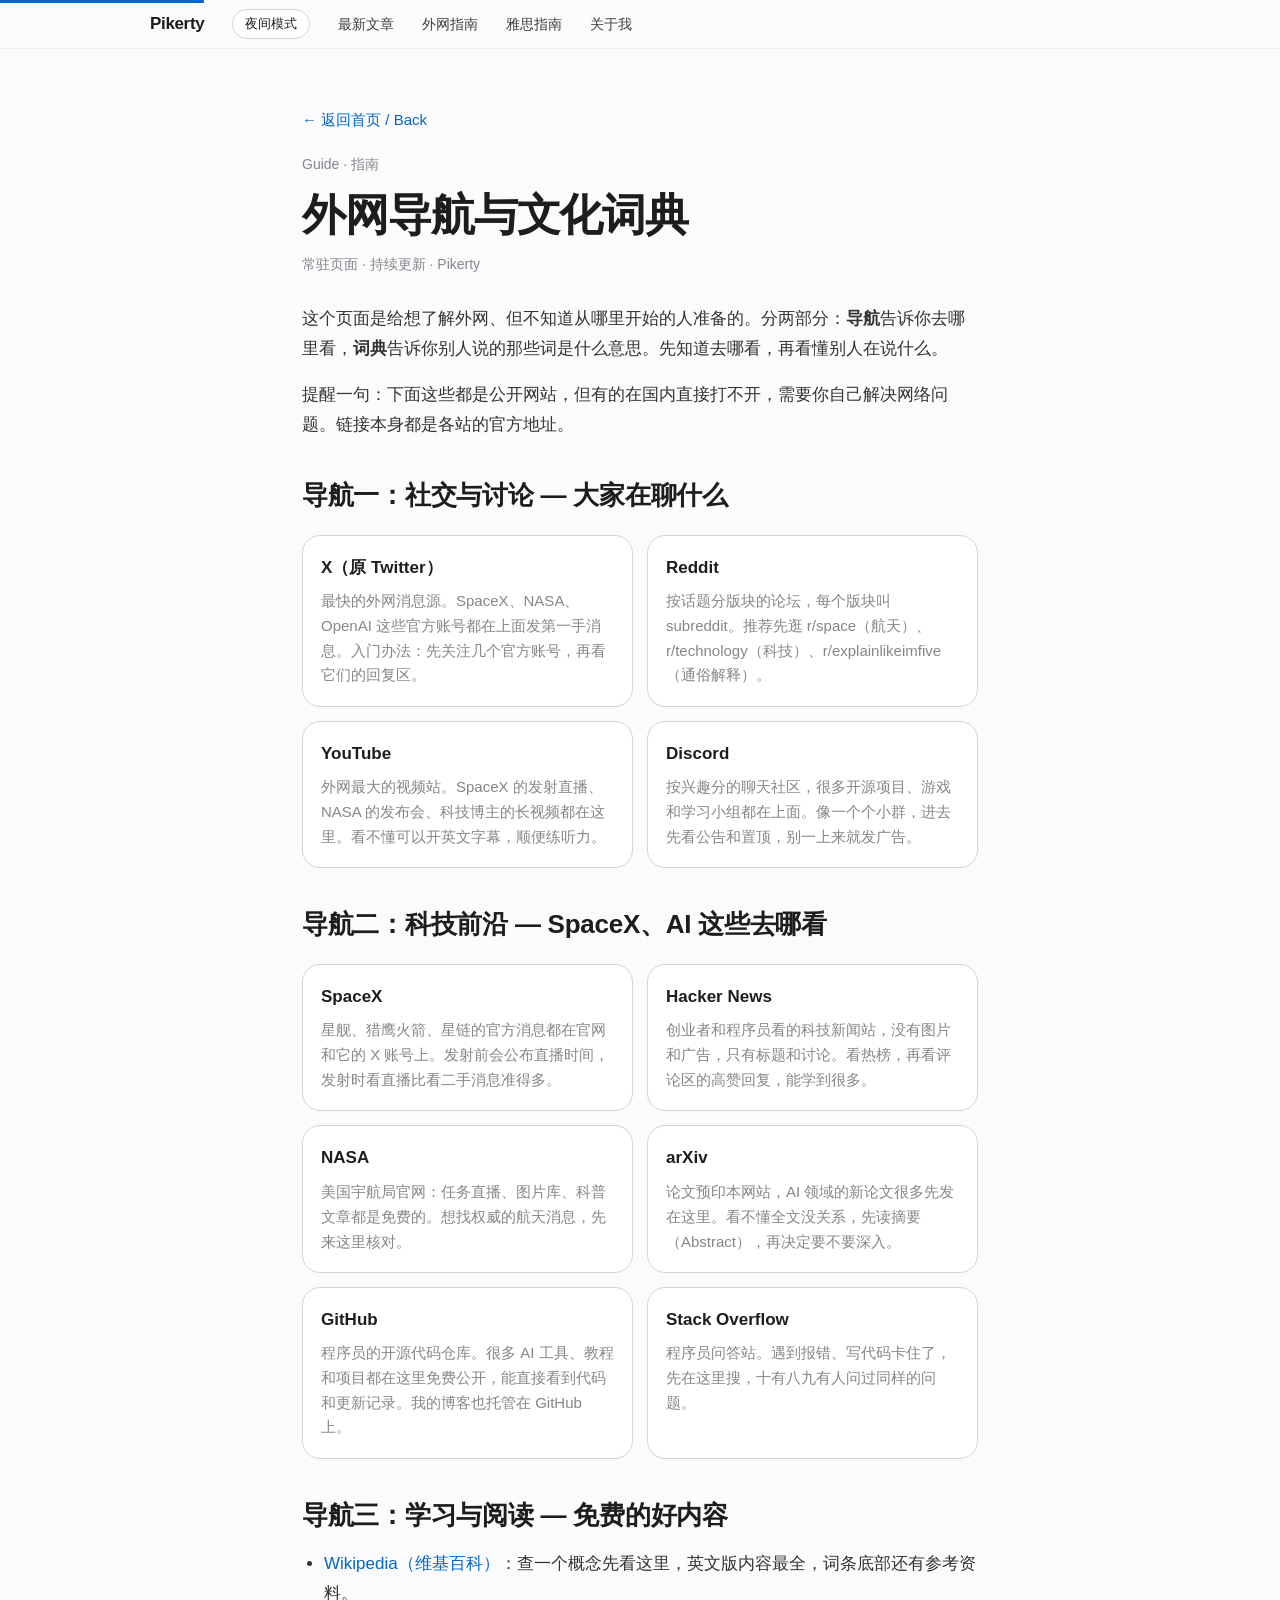
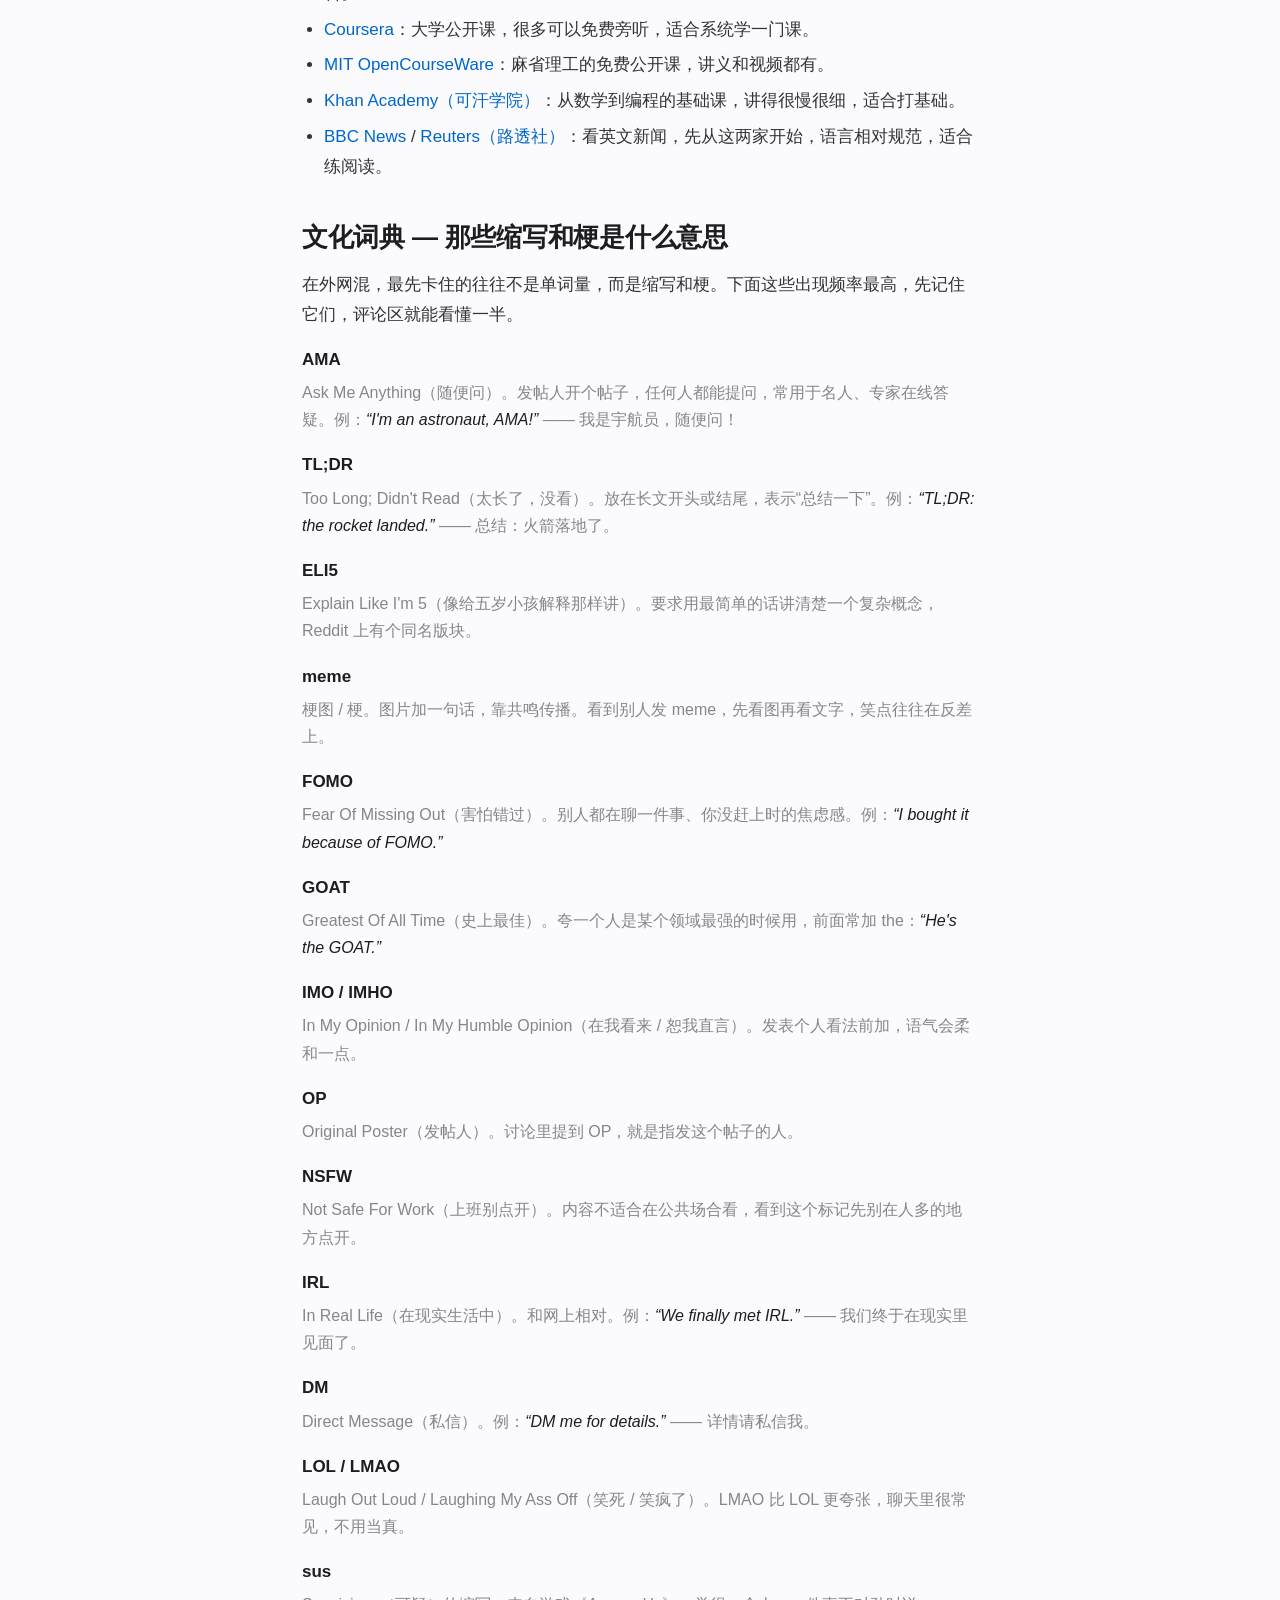
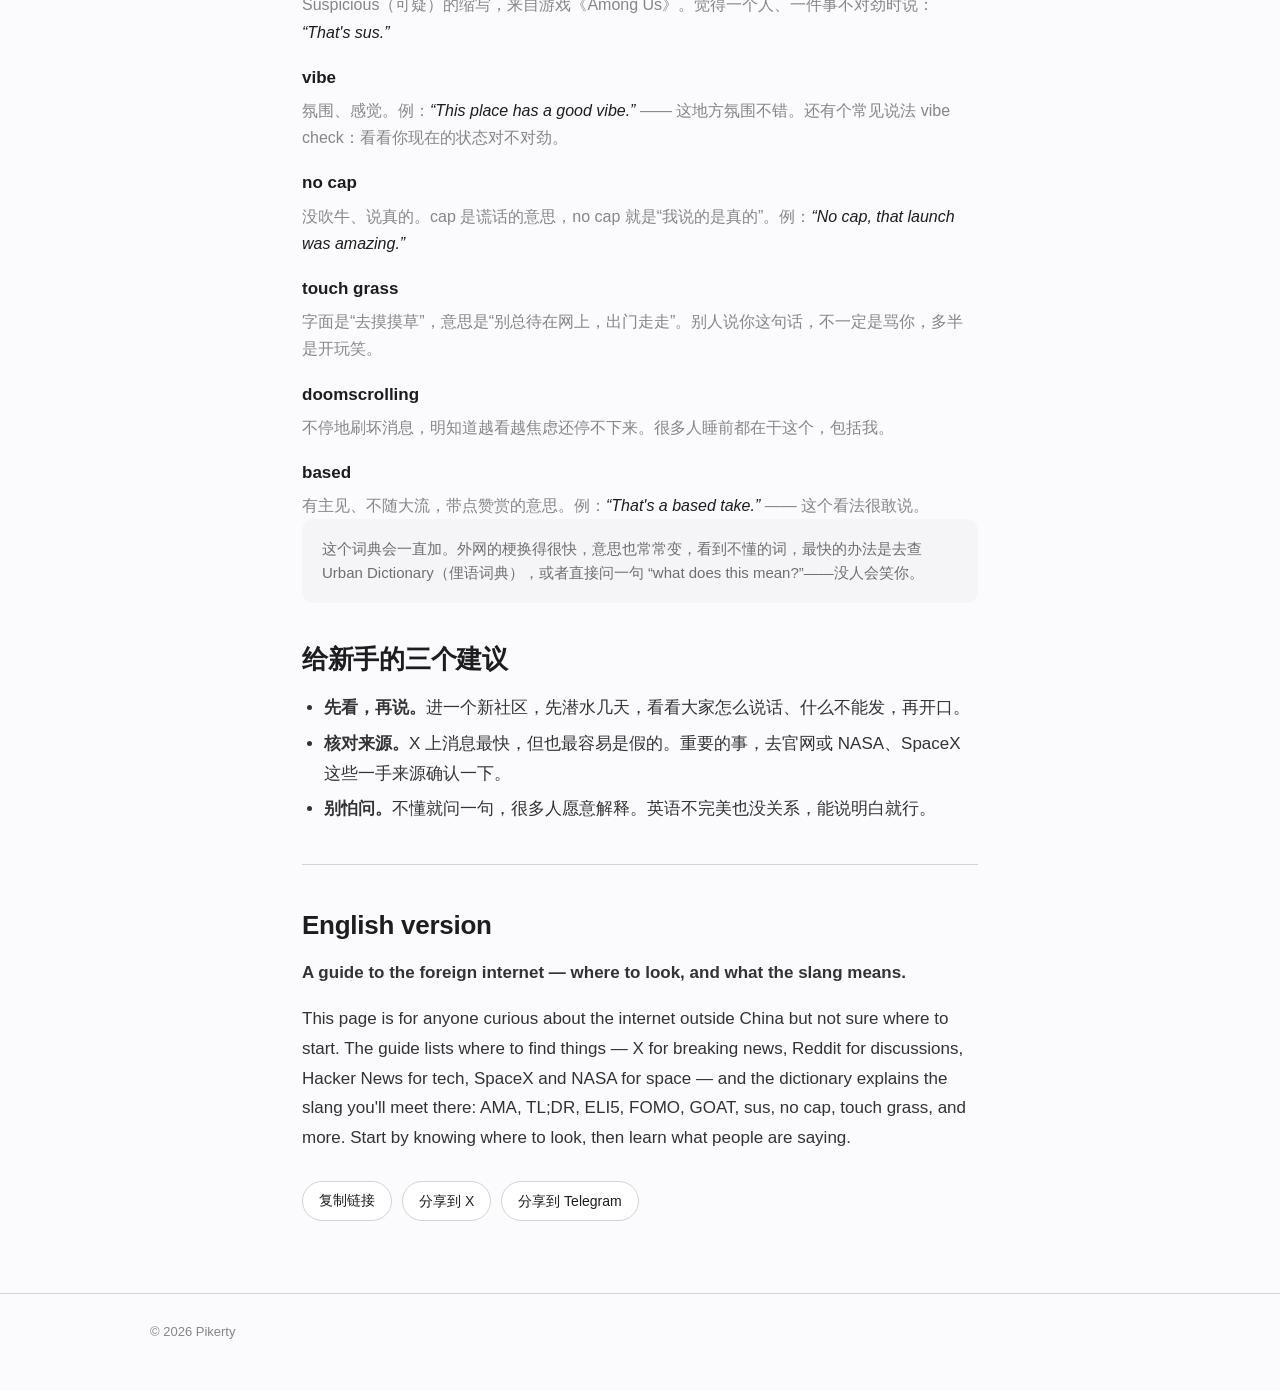
==== guide.html @ 8239670e "Add foreign-internet guide and IELTS 5.5 study guide pages" ====
<!DOCTYPE html>
<html lang="zh-CN">
<head>
<meta charset="UTF-8">
<meta name="viewport" content="width=device-width, initial-scale=1.0">
<title>外网导航与文化词典 — Pikerty</title>
<meta name="description" content="Pikerty 的外网指南：从哪里看 SpaceX、科技前沿和外网文化，以及那些英文缩写和梗是什么意思。">
<link rel="stylesheet" href="style.css">
<script>
(function(){try{var t=localStorage.getItem('pikerty-theme');if(!t){t=window.matchMedia('(prefers-color-scheme: dark)').matches?'dark':'light';}document.documentElement.setAttribute('data-theme',t);}catch(e){}})();
</script>
</head>
<body>
<div class="progress" id="progressBar" aria-hidden="true"></div>
<header class="nav"><div class="nav-inner">
<a class="logo" href="index.html">Pikerty</a>
<button class="lang-btn" id="themeBtn" type="button" aria-label="切换夜间模式">夜间模式</button>
<nav class="nav-links"><a href="index.html#latest">最新文章</a><a href="guide.html">外网指南</a><a href="ielts.html">雅思指南</a><a href="index.html#about">关于我</a></nav>
</div></header>
<main class="article">
<p><a class="back" href="index.html">← 返回首页 / Back</a></p>
<span class="tag">Guide · 指南</span>
<h1>外网导航与文化词典</h1>
<p class="meta">常驻页面 · 持续更新 · Pikerty</p>

<p>这个页面是给想了解外网、但不知道从哪里开始的人准备的。分两部分：<strong>导航</strong>告诉你去哪里看，<strong>词典</strong>告诉你别人说的那些词是什么意思。先知道去哪看，再看懂别人在说什么。</p>
<p>提醒一句：下面这些都是公开网站，但有的在国内直接打不开，需要你自己解决网络问题。链接本身都是各站的官方地址。</p>

<h2>导航一：社交与讨论 — 大家在聊什么</h2>
<div class="guide-grid">
<div class="guide-card">
<h3><a href="https://x.com" target="_blank" rel="noopener">X（原 Twitter）</a></h3>
<p>最快的外网消息源。SpaceX、NASA、OpenAI 这些官方账号都在上面发第一手消息。入门办法：先关注几个官方账号，再看它们的回复区。</p>
</div>
<div class="guide-card">
<h3><a href="https://www.reddit.com" target="_blank" rel="noopener">Reddit</a></h3>
<p>按话题分版块的论坛，每个版块叫 subreddit。推荐先逛 r/space（航天）、r/technology（科技）、r/explainlikeimfive（通俗解释）。</p>
</div>
<div class="guide-card">
<h3><a href="https://www.youtube.com" target="_blank" rel="noopener">YouTube</a></h3>
<p>外网最大的视频站。SpaceX 的发射直播、NASA 的发布会、科技博主的长视频都在这里。看不懂可以开英文字幕，顺便练听力。</p>
</div>
<div class="guide-card">
<h3><a href="https://discord.com" target="_blank" rel="noopener">Discord</a></h3>
<p>按兴趣分的聊天社区，很多开源项目、游戏和学习小组都在上面。像一个个小群，进去先看公告和置顶，别一上来就发广告。</p>
</div>
</div>

<h2>导航二：科技前沿 — SpaceX、AI 这些去哪看</h2>
<div class="guide-grid">
<div class="guide-card">
<h3><a href="https://www.spacex.com" target="_blank" rel="noopener">SpaceX</a></h3>
<p>星舰、猎鹰火箭、星链的官方消息都在官网和它的 X 账号上。发射前会公布直播时间，发射时看直播比看二手消息准得多。</p>
</div>
<div class="guide-card">
<h3><a href="https://news.ycombinator.com" target="_blank" rel="noopener">Hacker News</a></h3>
<p>创业者和程序员看的科技新闻站，没有图片和广告，只有标题和讨论。看热榜，再看评论区的高赞回复，能学到很多。</p>
</div>
<div class="guide-card">
<h3><a href="https://www.nasa.gov" target="_blank" rel="noopener">NASA</a></h3>
<p>美国宇航局官网：任务直播、图片库、科普文章都是免费的。想找权威的航天消息，先来这里核对。</p>
</div>
<div class="guide-card">
<h3><a href="https://arxiv.org" target="_blank" rel="noopener">arXiv</a></h3>
<p>论文预印本网站，AI 领域的新论文很多先发在这里。看不懂全文没关系，先读摘要（Abstract），再决定要不要深入。</p>
</div>
<div class="guide-card">
<h3><a href="https://github.com" target="_blank" rel="noopener">GitHub</a></h3>
<p>程序员的开源代码仓库。很多 AI 工具、教程和项目都在这里免费公开，能直接看到代码和更新记录。我的博客也托管在 GitHub 上。</p>
</div>
<div class="guide-card">
<h3><a href="https://stackoverflow.com" target="_blank" rel="noopener">Stack Overflow</a></h3>
<p>程序员问答站。遇到报错、写代码卡住了，先在这里搜，十有八九有人问过同样的问题。</p>
</div>
</div>

<h2>导航三：学习与阅读 — 免费的好内容</h2>
<ul>
<li><a href="https://en.wikipedia.org" target="_blank" rel="noopener">Wikipedia（维基百科）</a>：查一个概念先看这里，英文版内容最全，词条底部还有参考资料。</li>
<li><a href="https://www.coursera.org" target="_blank" rel="noopener">Coursera</a>：大学公开课，很多可以免费旁听，适合系统学一门课。</li>
<li><a href="https://ocw.mit.edu" target="_blank" rel="noopener">MIT OpenCourseWare</a>：麻省理工的免费公开课，讲义和视频都有。</li>
<li><a href="https://www.khanacademy.org" target="_blank" rel="noopener">Khan Academy（可汗学院）</a>：从数学到编程的基础课，讲得很慢很细，适合打基础。</li>
<li><a href="https://www.bbc.com/news" target="_blank" rel="noopener">BBC News</a> / <a href="https://www.reuters.com" target="_blank" rel="noopener">Reuters（路透社）</a>：看英文新闻，先从这两家开始，语言相对规范，适合练阅读。</li>
</ul>

<h2>文化词典 — 那些缩写和梗是什么意思</h2>
<p>在外网混，最先卡住的往往不是单词量，而是缩写和梗。下面这些出现频率最高，先记住它们，评论区就能看懂一半。</p>
<dl class="dict">
<dt>AMA</dt><dd>Ask Me Anything（随便问）。发帖人开个帖子，任何人都能提问，常用于名人、专家在线答疑。例：<em>“I'm an astronaut, AMA!”</em> —— 我是宇航员，随便问！</dd>
<dt>TL;DR</dt><dd>Too Long; Didn't Read（太长了，没看）。放在长文开头或结尾，表示“总结一下”。例：<em>“TL;DR: the rocket landed.”</em> —— 总结：火箭落地了。</dd>
<dt>ELI5</dt><dd>Explain Like I'm 5（像给五岁小孩解释那样讲）。要求用最简单的话讲清楚一个复杂概念，Reddit 上有个同名版块。</dd>
<dt>meme</dt><dd>梗图 / 梗。图片加一句话，靠共鸣传播。看到别人发 meme，先看图再看文字，笑点往往在反差上。</dd>
<dt>FOMO</dt><dd>Fear Of Missing Out（害怕错过）。别人都在聊一件事、你没赶上时的焦虑感。例：<em>“I bought it because of FOMO.”</em></dd>
<dt>GOAT</dt><dd>Greatest Of All Time（史上最佳）。夸一个人是某个领域最强的时候用，前面常加 the：<em>“He's the GOAT.”</em></dd>
<dt>IMO / IMHO</dt><dd>In My Opinion / In My Humble Opinion（在我看来 / 恕我直言）。发表个人看法前加，语气会柔和一点。</dd>
<dt>OP</dt><dd>Original Poster（发帖人）。讨论里提到 OP，就是指发这个帖子的人。</dd>
<dt>NSFW</dt><dd>Not Safe For Work（上班别点开）。内容不适合在公共场合看，看到这个标记先别在人多的地方点开。</dd>
<dt>IRL</dt><dd>In Real Life（在现实生活中）。和网上相对。例：<em>“We finally met IRL.”</em> —— 我们终于在现实里见面了。</dd>
<dt>DM</dt><dd>Direct Message（私信）。例：<em>“DM me for details.”</em> —— 详情请私信我。</dd>
<dt>LOL / LMAO</dt><dd>Laugh Out Loud / Laughing My Ass Off（笑死 / 笑疯了）。LMAO 比 LOL 更夸张，聊天里很常见，不用当真。</dd>
<dt>sus</dt><dd>Suspicious（可疑）的缩写，来自游戏《Among Us》。觉得一个人、一件事不对劲时说：<em>“That's sus.”</em></dd>
<dt>vibe</dt><dd>氛围、感觉。例：<em>“This place has a good vibe.”</em> —— 这地方氛围不错。还有个常见说法 vibe check：看看你现在的状态对不对劲。</dd>
<dt>no cap</dt><dd>没吹牛、说真的。cap 是谎话的意思，no cap 就是“我说的是真的”。例：<em>“No cap, that launch was amazing.”</em></dd>
<dt>touch grass</dt><dd>字面是“去摸摸草”，意思是“别总待在网上，出门走走”。别人说你这句话，不一定是骂你，多半是开玩笑。</dd>
<dt>doomscrolling</dt><dd>不停地刷坏消息，明知道越看越焦虑还停不下来。很多人睡前都在干这个，包括我。</dd>
<dt>based</dt><dd>有主见、不随大流，带点赞赏的意思。例：<em>“That's a based take.”</em> —— 这个看法很敢说。</dd>
</dl>

<div class="note">这个词典会一直加。外网的梗换得很快，意思也常常变，看到不懂的词，最快的办法是去查 Urban Dictionary（俚语词典），或者直接问一句 “what does this mean?”——没人会笑你。</div>

<h2>给新手的三个建议</h2>
<ul>
<li><strong>先看，再说。</strong>进一个新社区，先潜水几天，看看大家怎么说话、什么不能发，再开口。</li>
<li><strong>核对来源。</strong>X 上消息最快，但也最容易是假的。重要的事，去官网或 NASA、SpaceX 这些一手来源确认一下。</li>
<li><strong>别怕问。</strong>不懂就问一句，很多人愿意解释。英语不完美也没关系，能说明白就行。</li>
</ul>

<hr>
<h2>English version</h2>
<p><strong>A guide to the foreign internet — where to look, and what the slang means.</strong></p>
<p>This page is for anyone curious about the internet outside China but not sure where to start. The guide lists where to find things — X for breaking news, Reddit for discussions, Hacker News for tech, SpaceX and NASA for space — and the dictionary explains the slang you'll meet there: AMA, TL;DR, ELI5, FOMO, GOAT, sus, no cap, touch grass, and more. Start by knowing where to look, then learn what people are saying.</p>
<div class="share-row">
<button type="button" data-copy-link>复制链接</button>
<a href="https://x.com/intent/tweet?text=" target="_blank" rel="noopener">分享到 X</a>
<a href="https://t.me/share/url?url=" target="_blank" rel="noopener">分享到 Telegram</a>
</div>
</main>
<footer class="footer"><div class="wrap"><span>© 2026 Pikerty</span></div></footer>
<button class="to-top" id="toTop" type="button" aria-label="回到顶部">↑</button>
<script src="script.js"></script>
</body>
</html>
---- style.css ----
/* Pikerty Blog — Apple-inspired, clean and minimal */
:root{
  --text:#1d1d1f; --muted:#86868b; --muted2:#6e6e73;
  --bg:#fbfbfd; --card:#fff; --line:#d2d2d7;
  --link:#06c; --radius:18px;
  --shadow:0 4px 24px rgba(0,0,0,.06);
  /* Inverse button: light mode = black bg + white text, dark mode = white bg + black text */
  --btn-bg:#1d1d1f; --btn-text:#fff;
  --surface:#fff; --surface-hover:#f5f5f7;
  --body-text:#333336;
  --featured-bg:#1d1d1f; --featured-text:#fff; --featured-muted:#d2d2d7;
  --pill-bg:#fff; --pill-border:#d2d2d7; --pill-hover:#f5f5f7;
  --ring:rgba(0,102,204,.14);
}
*{box-sizing:border-box;margin:0;padding:0}
html{scroll-behavior:smooth}
body{
  font-family:-apple-system,BlinkMacSystemFont,"SF Pro Text","SF Pro Display","PingFang SC","Hiragino Sans GB","Microsoft YaHei",Helvetica,Arial,sans-serif;
  background:var(--bg); color:var(--text);
  -webkit-font-smoothing:antialiased; line-height:1.6;
}
a{color:var(--link);text-decoration:none}
h1,h2,h3{color:var(--text)}
a:hover{text-decoration:underline}
.wrap{max-width:1024px;margin:0 auto;padding:0 22px}
.nav{
  position:sticky;top:0;z-index:50;
  background:rgba(251,251,253,.82);
  backdrop-filter:saturate(180%) blur(20px);-webkit-backdrop-filter:saturate(180%) blur(20px);
  border-bottom:1px solid rgba(0,0,0,.06);
}
.nav-inner{max-width:1024px;margin:0 auto;padding:0 22px;height:48px;display:flex;align-items:center;gap:28px}
.logo{font-weight:700;font-size:17px;color:var(--text);letter-spacing:-.02em}
.logo:hover{text-decoration:none}
.nav-links{display:flex;gap:28px;flex:1}
.nav-links a{color:var(--text);font-size:14px;opacity:.85}
.nav-links a:hover{opacity:1;text-decoration:none}
.lang-btn{
  border:1px solid var(--pill-border);background:var(--pill-bg);color:var(--text);
  border-radius:980px;padding:5px 12px;font-size:13px;cursor:pointer;
}
.lang-btn:hover{background:var(--pill-hover)}
.hero{padding:88px 0 56px;text-align:center}
.hero .eyebrow{color:var(--muted);font-size:17px;margin-bottom:12px}
.hero h1{font-size:56px;line-height:1.08;letter-spacing:-.03em;font-weight:700}
.hero h1 .en{font-size:32px;display:block;color:var(--muted);letter-spacing:-.02em;margin-top:10px;font-weight:600}
.hero p{margin:22px auto 0;max-width:640px;color:var(--muted2);font-size:19px;line-height:1.5}
.hero .cta{margin-top:30px;display:flex;gap:16px;justify-content:center;flex-wrap:wrap}
.btn{
  display:inline-block;background:var(--btn-bg);color:var(--btn-text);border-radius:980px;
  padding:10px 22px;font-size:15px;
}
.btn:hover{text-decoration:none;opacity:.88}
.btn.ghost{background:transparent;color:var(--link);border:1px solid var(--line)}
.filters{display:flex;gap:10px;justify-content:center;flex-wrap:wrap;padding:8px 0 28px}
.chip{
  border:1px solid var(--pill-border);background:var(--pill-bg);color:var(--text);
  border-radius:980px;padding:7px 16px;font-size:14px;cursor:pointer;
}
.chip.active{background:var(--btn-bg);color:var(--btn-text);border-color:var(--btn-bg)}
.section-title{font-size:32px;letter-spacing:-.02em;margin:36px 0 6px}
.section-sub{color:var(--muted);font-size:17px;margin-bottom:24px}
.featured{
  display:block;background:var(--featured-bg);color:var(--featured-text);border-radius:var(--radius);
  padding:44px;overflow:hidden;
}
.featured:hover{text-decoration:none;opacity:.97}
.featured .tag{font-size:13px;letter-spacing:.08em;text-transform:uppercase;color:var(--featured-muted)}
.featured h2{font-size:36px;line-height:1.15;letter-spacing:-.02em;margin:14px 0 10px;color:var(--featured-text)}
.featured p{color:var(--featured-muted);font-size:17px;max-width:640px}
.featured .meta{margin-top:20px;color:var(--featured-muted);font-size:14px}
.grid{display:grid;grid-template-columns:1fr 1fr;gap:20px;margin-top:20px}
.card{
  background:var(--card);border-radius:var(--radius);padding:28px;
  box-shadow:var(--shadow);display:block;color:var(--text);
  transition:transform .2s ease;
}
.card:hover{text-decoration:none;transform:translateY(-3px)}
.card .tag{font-size:13px;color:var(--muted);letter-spacing:.04em}
.card h3{font-size:22px;line-height:1.3;letter-spacing:-.01em;margin:10px 0 8px}
.card p{color:var(--muted2);font-size:15px}
.card .meta{margin-top:16px;color:var(--muted);font-size:13px}
.about{
  background:var(--surface);border-radius:var(--radius);padding:36px;box-shadow:var(--shadow);
  margin:40px 0;display:flex;gap:28px;flex-wrap:wrap;align-items:center;
}
.avatar{
  width:88px;height:88px;border-radius:50%;background:var(--btn-bg);color:var(--btn-text);
  display:flex;align-items:center;justify-content:center;font-size:32px;font-weight:700;flex:none;
}
.about h2{font-size:24px;margin-bottom:8px}
.about p{color:var(--muted2);font-size:16px;max-width:640px}
.footer{border-top:1px solid var(--line);padding:28px 0 48px;color:var(--muted);font-size:13px}
.footer .wrap{display:flex;justify-content:space-between;gap:16px;flex-wrap:wrap}
/* article */
.article{max-width:720px;margin:0 auto;padding:56px 22px 72px}
.article .tag{color:var(--muted);font-size:14px}
.article h1{font-size:44px;line-height:1.12;letter-spacing:-.025em;margin:14px 0 12px}
.article .meta{color:var(--muted);font-size:14px;margin-bottom:28px}
.article h2{font-size:26px;letter-spacing:-.01em;margin:36px 0 12px}
.article p{font-size:17px;line-height:1.75;color:var(--body-text);margin-bottom:16px}
.article ul{margin:0 0 18px 22px;font-size:17px;line-height:1.75;color:var(--body-text)}
.article li{margin-bottom:6px}
.article hr{border:none;border-top:1px solid var(--line);margin:40px 0}
.article .note{background:var(--surface-hover);border-radius:12px;padding:18px 20px;font-size:15px;color:var(--muted2)}
.back{font-size:15px}
@media(max-width:640px){
  .hero h1{font-size:40px}.hero h1 .en{font-size:24px}
  .grid{grid-template-columns:1fr}
  .featured{padding:28px}.featured h2{font-size:28px}
  .article h1{font-size:32px}
  .nav-links{display:none}
}

/* ---- Apple-style motion ----
   Apple uses long, slow easing (not a 0.2s snap), transform + opacity only,
   and GPU-friendly translate3d. No layout properties are animated.
   Easing: cubic-bezier(.28,.11,.32,1) is Apple's standard ease;
   cubic-bezier(.32,.72,0,1) is its slow ease-out for reveals. */
:root{
  --ease:cubic-bezier(.28,.11,.32,1);
  --ease-out:cubic-bezier(.32,.72,0,1);
  --ease-spring:cubic-bezier(.34,1.4,.64,1);
}
html{scroll-padding-top:72px}
body{
  animation:page-in 1s var(--ease-out) both;
  transition:opacity .45s var(--ease), transform .45s var(--ease);
  transform:translateZ(0);
}
body.page-leaving{opacity:0;transform:translate3d(0,12px,0) scale(.99)}
@keyframes page-in{from{opacity:0;transform:translate3d(0,16px,0) scale(.995)}to{opacity:1;transform:translate3d(0,0,0) scale(1)}}
@keyframes rise-in{from{opacity:0;transform:translate3d(0,32px,0)}to{opacity:1;transform:translate3d(0,0,0)}}
.hero{will-change:transform,opacity;transform-origin:center top;backface-visibility:hidden}
.hero .eyebrow{animation:rise-in 1s var(--ease-out) .1s both}
.hero h1{animation:rise-in 1s var(--ease-out) .22s both}
.hero p{animation:rise-in 1s var(--ease-out) .34s both}
.hero .cta{animation:rise-in 1s var(--ease-out) .46s both}
.filters{animation:rise-in 1s var(--ease-out) .58s both}

/* Scroll reveal: JS adds .in when an element enters the viewport.
   1s, slow ease-out, 36px rise + slight scale — Apple product pages do
   exactly this: big, slow, and only once. */
.reveal{
  opacity:0;transform:translate3d(0,36px,0) scale(.985);
  transition:opacity 1s var(--ease-out),transform 1s var(--ease-out);
  will-change:opacity,transform;backface-visibility:hidden;
}
.reveal.in{opacity:1;transform:translate3d(0,0,0) scale(1)}
.reveal[data-delay="1"]{transition-delay:.12s}
.reveal[data-delay="2"]{transition-delay:.24s}
.reveal[data-delay="3"]{transition-delay:.36s}

/* Hovers: slow .6s Apple ease, lift + grow a touch, shadow follows */
.card,.featured,.about{will-change:transform;backface-visibility:hidden;transform:translateZ(0)}
.card{transition:transform .6s var(--ease),box-shadow .6s var(--ease),background-color .4s var(--ease)}
.card:hover{transform:translate3d(0,-8px,0) scale(1.01);box-shadow:0 20px 44px rgba(0,0,0,.13)}
.featured{transition:transform .7s var(--ease),box-shadow .7s var(--ease),opacity .5s var(--ease)}
.featured:hover{transform:translate3d(0,-6px,0) scale(1.01);box-shadow:0 24px 54px rgba(0,0,0,.2)}
.btn,.chip,.lang-btn{transition:transform .5s var(--ease),background-color .4s var(--ease),color .4s var(--ease),border-color .4s var(--ease),opacity .4s var(--ease),box-shadow .5s var(--ease)}
.btn:hover{transform:translate3d(0,-1px,0) scale(1.02)}
.btn:active,.chip:active,.lang-btn:active{transform:scale(.96);transition-duration:.18s}
.chip:hover{border-color:#86868b}
.nav-links a{transition:opacity .4s var(--ease)}
.nav{transition:background-color .5s var(--ease)}
.article{animation:page-in 1s var(--ease-out) both}
.article h1,.article h2{scroll-margin-top:72px}

/* Respect users who prefer less motion */
@media (prefers-reduced-motion: reduce){
  *,*::before,*::after{animation-duration:.01ms !important;transition-duration:.01ms !important}
  html{scroll-behavior:auto}
  .reveal{opacity:1;transform:none}
}

/* ---- Dark mode: follows system, toggle overrides, choice is remembered ---- */
html[data-theme="dark"]{
  color-scheme:dark;
  --text:#f5f5f7; --muted:#a1a1a6; --muted2:#d1d1d6;
  --bg:#000; --card:#1c1c1e; --line:#38383a;
  --link:#2997ff; --shadow:0 4px 24px rgba(0,0,0,.45);
  --btn-bg:#f5f5f7; --btn-text:#000;
  --surface:#1c1c1e; --surface-hover:#2c2c2e;
  --body-text:#e8e8ed;
  --featured-bg:#1c1c1e; --featured-text:#f5f5f7; --featured-muted:#c7c7cc;
  --pill-bg:#2c2c2e; --pill-border:#48484a; --pill-hover:#3a3a3c;
  --ring:rgba(41,151,255,.28);
}
html[data-theme="light"]{color-scheme:light}
html[data-theme="dark"] .nav{background:rgba(0,0,0,.78);border-bottom-color:rgba(255,255,255,.08)}
html[data-theme="dark"] .btn.ghost{color:#2997ff}
body,.nav,.card,.featured,.about,.chip,.lang-btn,.btn,.search-box input{transition:background-color .4s var(--ease),color .4s var(--ease),border-color .4s var(--ease),box-shadow .45s var(--ease),transform .45s var(--ease),opacity .3s ease}

/* ---- Blog features: progress, search, archive, social, back-to-top ---- */
.progress{position:fixed;top:0;left:0;height:3px;width:100%;background:var(--link);z-index:100;transform:scaleX(0);transform-origin:left center;will-change:transform}
.search-box{max-width:560px;margin:0 auto 28px}
.search-box input{
  width:100%;padding:12px 18px;font-size:16px;border-radius:980px;
  border:1px solid var(--line);background:var(--surface);color:var(--text);outline:none;
}
.search-box input:focus{border-color:var(--link);box-shadow:0 0 0 4px var(--ring)}
.search-empty{color:var(--muted);font-size:15px;text-align:center;margin-top:14px}
.archive{background:var(--card);border-radius:var(--radius);padding:28px;box-shadow:var(--shadow);margin-bottom:8px}
.archive-month{font-weight:700;font-size:17px;margin-bottom:12px}
.archive ul{list-style:none}
.archive li{display:flex;gap:16px;padding:9px 0;border-bottom:1px solid var(--line);font-size:16px}
.archive li:last-child{border-bottom:none}
.archive li span{color:var(--muted);font-size:14px;flex:none;padding-top:2px}
.archive-note{margin-top:16px;font-size:15px}
.social{display:flex;gap:14px;flex-wrap:wrap;margin-top:14px;align-items:center}
.social a{
  display:inline-flex;align-items:center;justify-content:center;
  width:38px;height:38px;border-radius:50%;flex:none;
  color:var(--muted);background:transparent;border:1px solid transparent;
  transition:color .3s var(--ease-out),background-color .3s var(--ease-out),border-color .3s var(--ease-out),transform .3s var(--ease-out);
}
.social a svg{width:20px;height:20px;display:block}
.social a:hover{color:var(--text);background:var(--pill-hover);border-color:var(--pill-border);transform:translateY(-2px);text-decoration:none}
.footer .social{margin-top:0}
.to-top{
  position:fixed;right:22px;bottom:22px;width:44px;height:44px;border-radius:50%;
  border:1px solid var(--pill-border);background:var(--pill-bg);color:var(--text);font-size:18px;
  cursor:pointer;box-shadow:var(--shadow);opacity:0;pointer-events:none;
  transition:opacity .5s var(--ease),transform .5s var(--ease);
}
.to-top.show{opacity:1;pointer-events:auto}
.to-top:hover{transform:translateY(-2px)}
.share-row{display:flex;gap:10px;flex-wrap:wrap;margin-top:28px}
.share-row button,.share-row a{
  padding:8px 16px;border:1px solid var(--pill-border);border-radius:980px;font-size:14px;
  background:var(--pill-bg);color:var(--text);cursor:pointer;
}
.share-row button:hover,.share-row a:hover{text-decoration:none;border-color:var(--muted)}

/* Theme crossfade: JS adds .theme-anim to <html> for 650ms on toggle,
   so pills, cards and text all fade together instead of some snapping. */
html.theme-anim *,html.theme-anim *::before,html.theme-anim *::after{
  transition:background-color .6s var(--ease),color .6s var(--ease),border-color .6s var(--ease) !important;
}

/* ---- Posters: high-end imagery, stored in assets/ in the repo ---- */
.hero{
  position:relative;overflow:hidden;border-radius:28px;
  padding:110px 28px 84px;margin-top:28px;
  display:flex;flex-direction:column;align-items:center;
}
.hero-media{position:absolute;inset:0;z-index:0}
.hero-media img{width:100%;height:100%;object-fit:cover;object-position:center 38%;transform:scale(1.04);transition:transform 1.4s var(--ease-out)}
.hero:hover .hero-media img{transform:scale(1.08)}
.hero::after{content:"";position:absolute;inset:0;z-index:1;background:linear-gradient(180deg,rgba(0,0,0,.42),rgba(0,0,0,.18) 45%,rgba(0,0,0,.55))}
.hero>*:not(.hero-media):not(.hero-credit){position:relative;z-index:2}
.hero .eyebrow,.hero h1,.hero h1 .en,.hero p{color:#fff}
.hero .eyebrow{color:rgba(255,255,255,.82)}
.hero h1 .en{color:rgba(255,255,255,.75)}
.hero p{color:rgba(255,255,255,.88)}
.hero .btn.ghost{background:rgba(255,255,255,.14);color:#fff;border-color:rgba(255,255,255,.4);backdrop-filter:blur(8px)}
.hero-credit{position:relative;z-index:2;margin-top:36px;font-size:12px;color:rgba(255,255,255,.6)}
.featured{position:relative;overflow:hidden}
.featured-media{position:absolute;inset:0;z-index:0}
.featured-media img{width:100%;height:100%;object-fit:cover;transition:transform 1.2s var(--ease-out)}
.featured:hover .featured-media img{transform:scale(1.05)}
.featured::after{content:"";position:absolute;inset:0;z-index:1;background:linear-gradient(180deg,rgba(0,0,0,.35),rgba(0,0,0,.55))}
.featured>*:not(.featured-media){position:relative;z-index:2}
.card-media{display:block;margin:-28px -28px 20px;height:180px;overflow:hidden;border-radius:18px 18px 0 0}
.card-media img{width:100%;height:100%;object-fit:cover;transition:transform 1s var(--ease-out)}
.card:hover .card-media img{transform:scale(1.06)}
.article-hero{margin:0 0 28px;border-radius:18px;overflow:hidden}
.article-hero img{width:100%;height:280px;object-fit:cover;display:block}
@media(max-width:640px){
  .hero{padding:84px 20px 64px;border-radius:20px}
  .card-media{height:160px}
  .article-hero img{height:200px}
}
/* ---- Top search (nav magnifier) ---- */
.icon-btn{
  flex:none;width:34px;height:34px;border-radius:50%;border:1px solid var(--pill-border);
  background:var(--pill-bg);color:var(--text);cursor:pointer;
  display:inline-flex;align-items:center;justify-content:center;
  transition:transform .5s var(--ease),background-color .4s var(--ease);
}
.icon-btn:hover{background:var(--pill-hover);transform:scale(1.06)}
.icon-btn svg{width:16px;height:16px}
.search-panel{
  border-bottom:1px solid var(--line);
  background:rgba(251,251,253,.9);backdrop-filter:saturate(180%) blur(20px);
}
html[data-theme="dark"] .search-panel{background:rgba(0,0,0,.85)}
.search-panel[hidden]{display:none}
.search-panel-inner{display:flex;align-items:center;gap:12px;max-width:1024px;margin:0 auto;padding:14px 22px}
.search-panel-inner svg{width:18px;height:18px;color:var(--muted);flex:none}
.search-panel-inner input{
  flex:1;border:none;background:transparent;color:var(--text);
  font-size:19px;outline:none;font-family:inherit;
}
.search-panel-inner input::placeholder{color:var(--muted)}
.search-close{border:none;background:transparent;color:var(--muted);font-size:18px;cursor:pointer;padding:6px}
.search-empty{color:var(--muted);font-size:15px;text-align:center;padding:0 22px 16px}

/* ---- Language menu: globe icon + dropdown ---- */
.lang-menu{position:relative;flex:none}
.lang-menu .icon-btn svg{width:18px;height:18px}
.lang-dropdown{
  position:absolute;top:44px;right:0;min-width:168px;z-index:80;
  background:var(--pill-bg);border:1px solid var(--pill-border);border-radius:14px;
  box-shadow:0 16px 40px rgba(0,0,0,.18);padding:6px;
  animation:rise-in .45s var(--ease-out) both;
}
.lang-dropdown[hidden]{display:none}
.lang-option{
  display:flex;align-items:center;gap:10px;width:100%;text-align:left;
  background:transparent;border:none;color:var(--text);font-size:14px;
  padding:9px 12px;border-radius:9px;cursor:pointer;font-family:inherit;
}
.lang-option:hover{background:var(--pill-hover)}
.lang-option.active{font-weight:700}
.lang-option .check{width:16px;flex:none;color:var(--link)}

/* ---- Guide page: link cards + slang dictionary ---- */
.guide-grid{display:grid;grid-template-columns:repeat(auto-fit,minmax(240px,1fr));gap:14px;margin:18px 0 8px}
.guide-card{border:1px solid var(--line);border-radius:18px;padding:18px;background:var(--surface)}
.guide-card h3{font-size:17px;margin:0 0 8px}
.guide-card h3 a{color:var(--text)}
.guide-card p{margin:0;font-size:15px;color:var(--muted);line-height:1.65}
.dict dt{font-weight:700;font-size:17px;margin-top:18px}
.dict dt:first-child{margin-top:6px}
.dict dd{margin:6px 0 0;color:var(--muted);line-height:1.7}
.dict dd em{color:var(--text)}
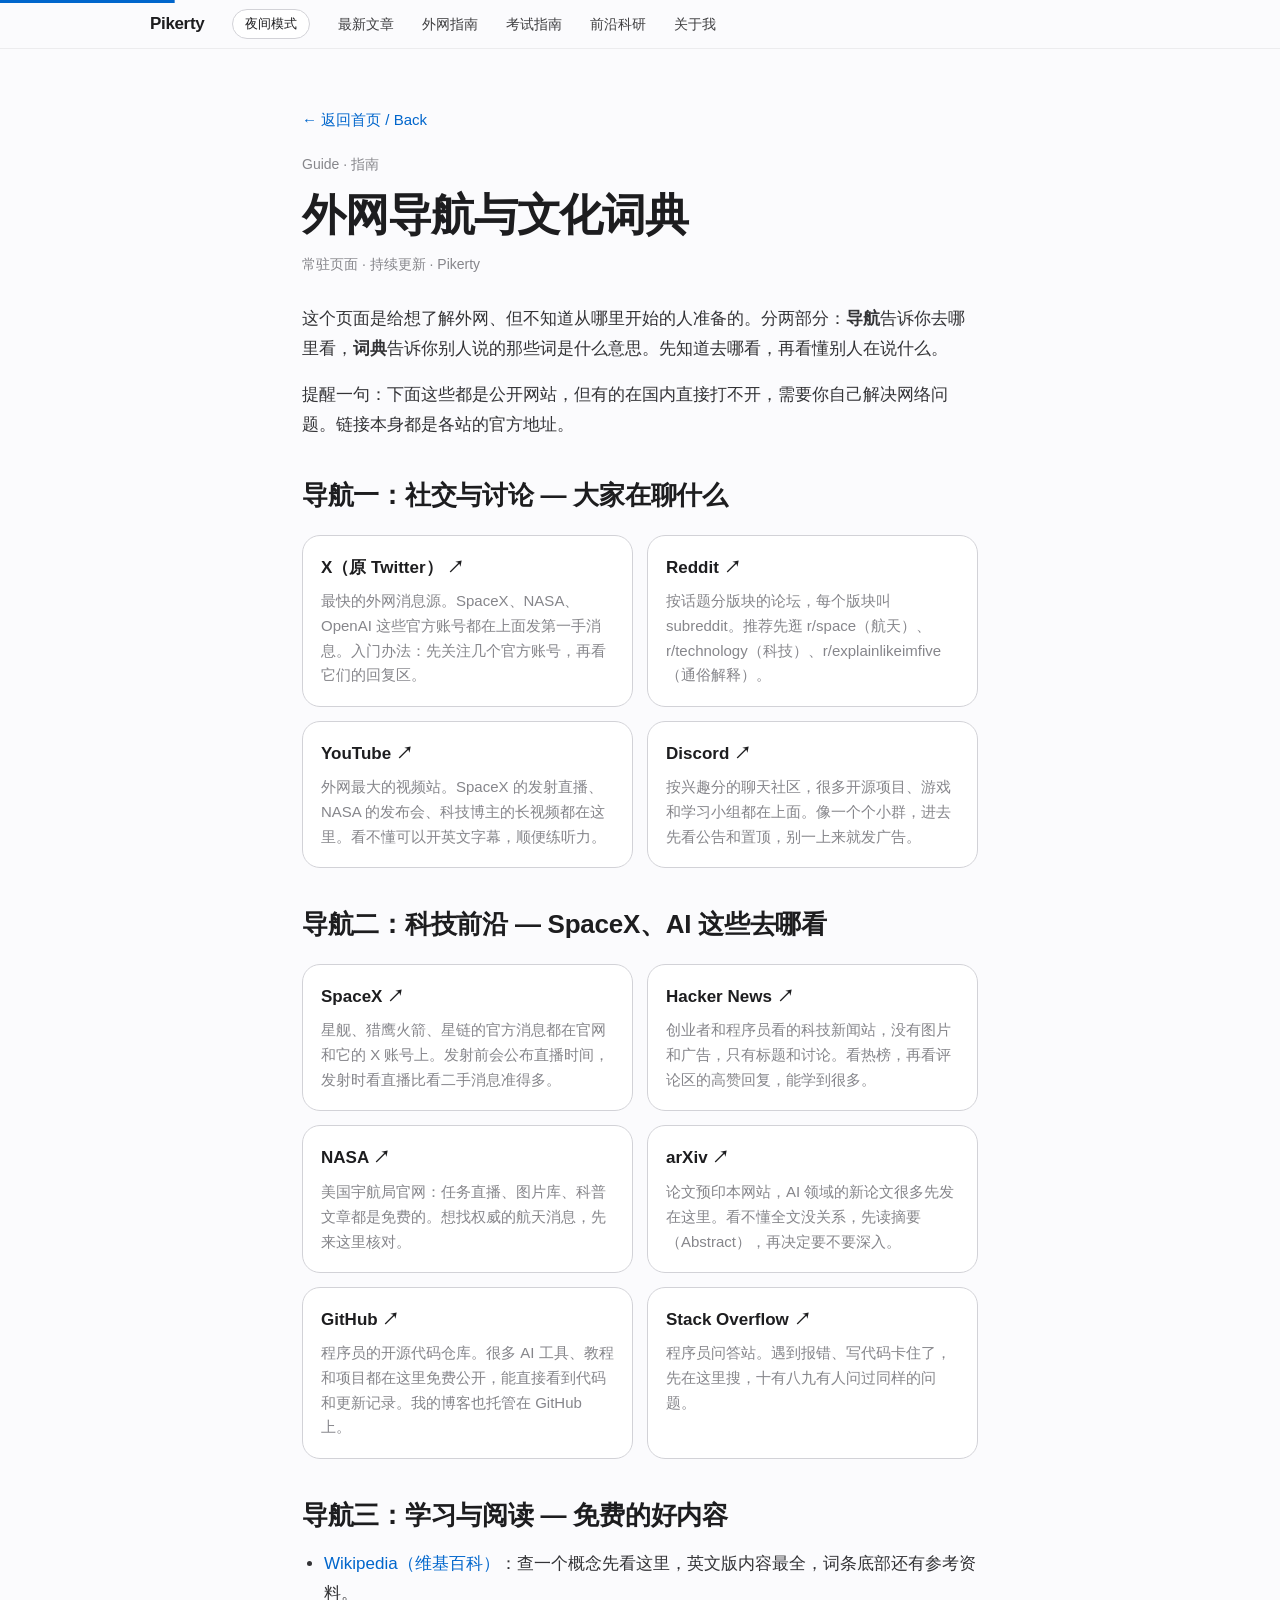
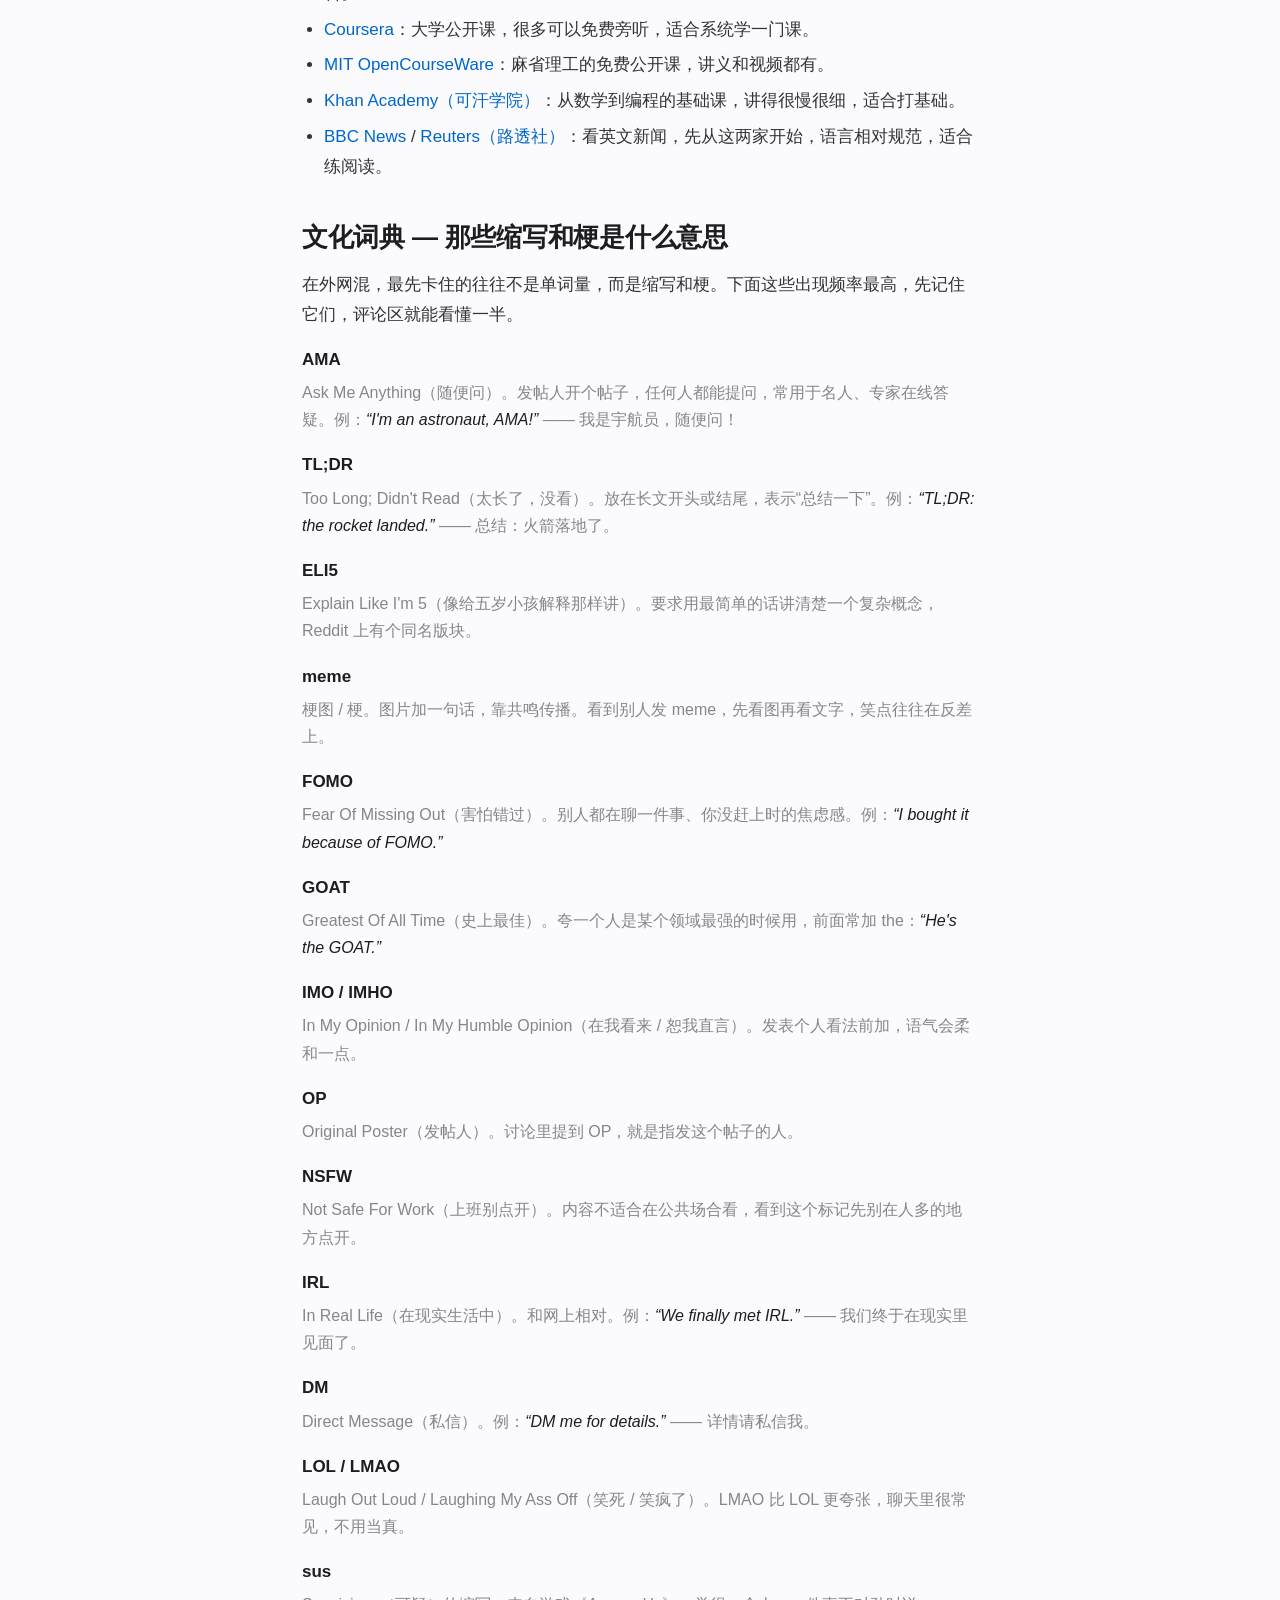
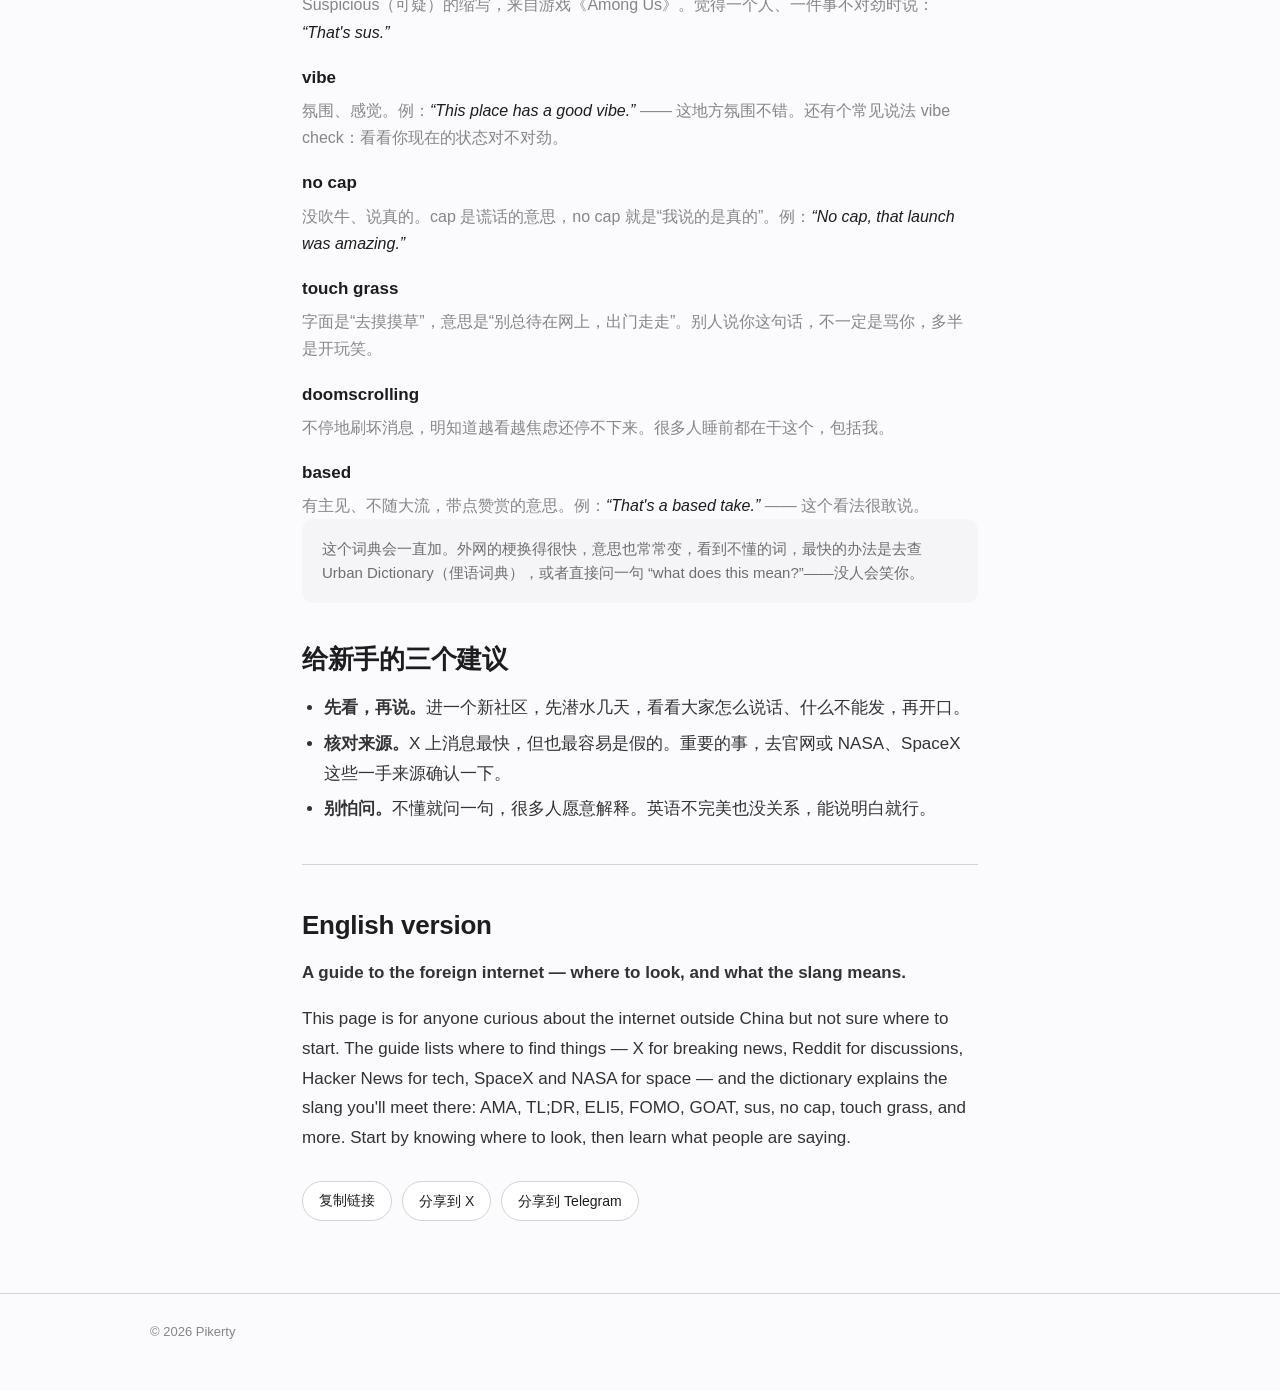
==== commit 2c354ee1: "Fix mobile nav (links stay visible, scrollable) and make guide cards fully clickable" ====
--- a/guide.html
+++ b/guide.html
@@ -15,7 +15,7 @@
 <header class="nav"><div class="nav-inner">
 <a class="logo" href="index.html">Pikerty</a>
 <button class="lang-btn" id="themeBtn" type="button" aria-label="切换夜间模式">夜间模式</button>
-<nav class="nav-links"><a href="index.html#latest">最新文章</a><a href="guide.html">外网指南</a><a href="ielts.html">雅思指南</a><a href="index.html#about">关于我</a></nav>
+<nav class="nav-links"><a href="index.html#latest">最新文章</a><a href="guide.html">外网指南</a><a href="ielts.html">考试指南</a><a href="index.html#research">前沿科研</a><a href="index.html#about">关于我</a></nav>
 </div></header>
 <main class="article">
 <p><a class="back" href="index.html">← 返回首页 / Back</a></p>
@@ -28,50 +28,50 @@
 
 <h2>导航一：社交与讨论 — 大家在聊什么</h2>
 <div class="guide-grid">
-<div class="guide-card">
-<h3><a href="https://x.com" target="_blank" rel="noopener">X（原 Twitter）</a></h3>
+<a class="guide-card" href="https://x.com" target="_blank" rel="noopener">
+<h3>X（原 Twitter） ↗</h3>
 <p>最快的外网消息源。SpaceX、NASA、OpenAI 这些官方账号都在上面发第一手消息。入门办法：先关注几个官方账号，再看它们的回复区。</p>
-</div>
-<div class="guide-card">
-<h3><a href="https://www.reddit.com" target="_blank" rel="noopener">Reddit</a></h3>
+</a>
+<a class="guide-card" href="https://www.reddit.com" target="_blank" rel="noopener">
+<h3>Reddit ↗</h3>
 <p>按话题分版块的论坛，每个版块叫 subreddit。推荐先逛 r/space（航天）、r/technology（科技）、r/explainlikeimfive（通俗解释）。</p>
-</div>
-<div class="guide-card">
-<h3><a href="https://www.youtube.com" target="_blank" rel="noopener">YouTube</a></h3>
+</a>
+<a class="guide-card" href="https://www.youtube.com" target="_blank" rel="noopener">
+<h3>YouTube ↗</h3>
 <p>外网最大的视频站。SpaceX 的发射直播、NASA 的发布会、科技博主的长视频都在这里。看不懂可以开英文字幕，顺便练听力。</p>
-</div>
-<div class="guide-card">
-<h3><a href="https://discord.com" target="_blank" rel="noopener">Discord</a></h3>
+</a>
+<a class="guide-card" href="https://discord.com" target="_blank" rel="noopener">
+<h3>Discord ↗</h3>
 <p>按兴趣分的聊天社区，很多开源项目、游戏和学习小组都在上面。像一个个小群，进去先看公告和置顶，别一上来就发广告。</p>
-</div>
+</a>
 </div>
 
 <h2>导航二：科技前沿 — SpaceX、AI 这些去哪看</h2>
 <div class="guide-grid">
-<div class="guide-card">
-<h3><a href="https://www.spacex.com" target="_blank" rel="noopener">SpaceX</a></h3>
+<a class="guide-card" href="https://www.spacex.com" target="_blank" rel="noopener">
+<h3>SpaceX ↗</h3>
 <p>星舰、猎鹰火箭、星链的官方消息都在官网和它的 X 账号上。发射前会公布直播时间，发射时看直播比看二手消息准得多。</p>
-</div>
-<div class="guide-card">
-<h3><a href="https://news.ycombinator.com" target="_blank" rel="noopener">Hacker News</a></h3>
+</a>
+<a class="guide-card" href="https://news.ycombinator.com" target="_blank" rel="noopener">
+<h3>Hacker News ↗</h3>
 <p>创业者和程序员看的科技新闻站，没有图片和广告，只有标题和讨论。看热榜，再看评论区的高赞回复，能学到很多。</p>
-</div>
-<div class="guide-card">
-<h3><a href="https://www.nasa.gov" target="_blank" rel="noopener">NASA</a></h3>
+</a>
+<a class="guide-card" href="https://www.nasa.gov" target="_blank" rel="noopener">
+<h3>NASA ↗</h3>
 <p>美国宇航局官网：任务直播、图片库、科普文章都是免费的。想找权威的航天消息，先来这里核对。</p>
-</div>
-<div class="guide-card">
-<h3><a href="https://arxiv.org" target="_blank" rel="noopener">arXiv</a></h3>
+</a>
+<a class="guide-card" href="https://arxiv.org" target="_blank" rel="noopener">
+<h3>arXiv ↗</h3>
 <p>论文预印本网站，AI 领域的新论文很多先发在这里。看不懂全文没关系，先读摘要（Abstract），再决定要不要深入。</p>
-</div>
-<div class="guide-card">
-<h3><a href="https://github.com" target="_blank" rel="noopener">GitHub</a></h3>
+</a>
+<a class="guide-card" href="https://github.com" target="_blank" rel="noopener">
+<h3>GitHub ↗</h3>
 <p>程序员的开源代码仓库。很多 AI 工具、教程和项目都在这里免费公开，能直接看到代码和更新记录。我的博客也托管在 GitHub 上。</p>
-</div>
-<div class="guide-card">
-<h3><a href="https://stackoverflow.com" target="_blank" rel="noopener">Stack Overflow</a></h3>
+</a>
+<a class="guide-card" href="https://stackoverflow.com" target="_blank" rel="noopener">
+<h3>Stack Overflow ↗</h3>
 <p>程序员问答站。遇到报错、写代码卡住了，先在这里搜，十有八九有人问过同样的问题。</p>
-</div>
+</a>
 </div>
 
 <h2>导航三：学习与阅读 — 免费的好内容</h2>
--- a/style.css
+++ b/style.css
@@ -109,7 +109,12 @@
   .grid{grid-template-columns:1fr}
   .featured{padding:28px}.featured h2{font-size:28px}
   .article h1{font-size:32px}
-  .nav-links{display:none}
+  /* Nav links stay visible on phones: a second row that scrolls sideways,
+     so 最新文章 / 外网指南 / 考试指南 / 前沿科研 are all reachable. */
+  .nav-inner{flex-wrap:wrap;height:auto;padding:8px 16px 0;gap:8px 20px}
+  .nav-links{display:flex;order:3;flex:1 1 100%;gap:18px;overflow-x:auto;padding:2px 0 10px;white-space:nowrap;scrollbar-width:none}
+  .nav-links::-webkit-scrollbar{display:none}
+  .nav-links a{flex:none}
 }
 
 /* ---- Apple-style motion ----
@@ -317,7 +322,8 @@
 
 /* ---- Guide page: link cards + slang dictionary ---- */
 .guide-grid{display:grid;grid-template-columns:repeat(auto-fit,minmax(240px,1fr));gap:14px;margin:18px 0 8px}
-.guide-card{border:1px solid var(--line);border-radius:18px;padding:18px;background:var(--surface)}
+.guide-card{display:block;border:1px solid var(--line);border-radius:18px;padding:18px;background:var(--surface);color:var(--text);text-decoration:none;transition:transform .4s var(--ease-out),border-color .3s var(--ease-out)}
+a.guide-card:hover{text-decoration:none;border-color:var(--muted);transform:translateY(-3px)}
 .guide-card h3{font-size:17px;margin:0 0 8px}
 .guide-card h3 a{color:var(--text)}
 .guide-card p{margin:0;font-size:15px;color:var(--muted);line-height:1.65}
@@ -325,3 +331,23 @@
 .dict dt:first-child{margin-top:6px}
 .dict dd{margin:6px 0 0;color:var(--muted);line-height:1.7}
 .dict dd em{color:var(--text)}
+
+/* ---- Search panel: external search engines ---- */
+.search-engines{display:flex;gap:8px;align-items:center;flex-wrap:wrap;max-width:640px;margin:10px auto 0;padding:0 20px 14px;color:var(--muted);font-size:14px}
+.search-engines .engine-btn{
+  padding:6px 14px;border:1px solid var(--pill-border);border-radius:999px;
+  background:var(--pill-bg);color:var(--text);font-size:14px;cursor:pointer;font-family:inherit;
+  transition:background-color .3s var(--ease-out),transform .3s var(--ease-out);
+}
+.search-engines .engine-btn:hover{background:var(--pill-hover);transform:translateY(-1px)}
+
+/* ---- Exam guide: score tables ---- */
+.score-table{width:100%;border-collapse:collapse;margin:16px 0;font-size:15px;line-height:1.55}
+.score-table th,.score-table td{border:1px solid var(--line);padding:9px 11px;text-align:left;vertical-align:top}
+.score-table th{background:var(--surface);font-weight:700}
+.score-table td a{color:var(--link)}
+
+/* ---- Today date + research section ---- */
+.today{color:var(--muted);font-size:15px;margin:0 0 10px}
+.research-more{display:flex;align-items:center;gap:14px;margin:22px 0 8px;flex-wrap:wrap}
+.research-more-note{color:var(--muted);font-size:14px}
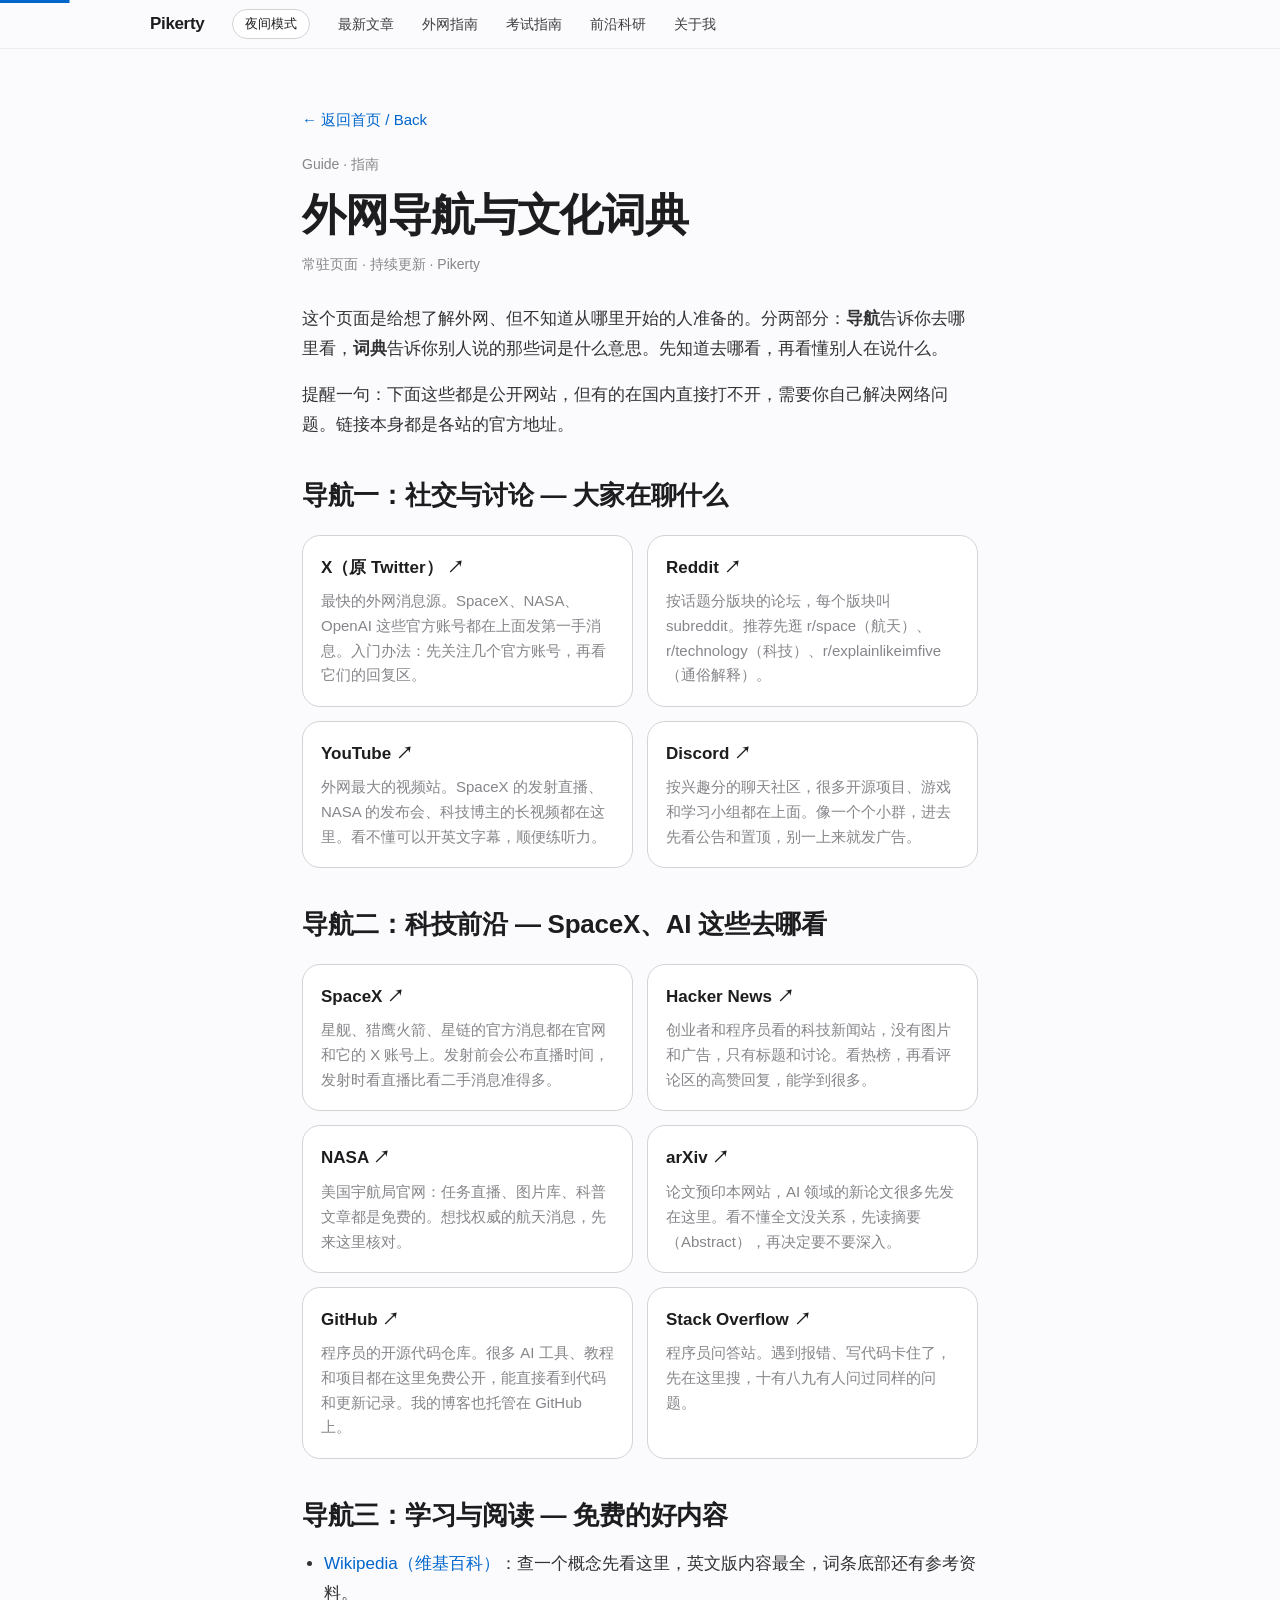
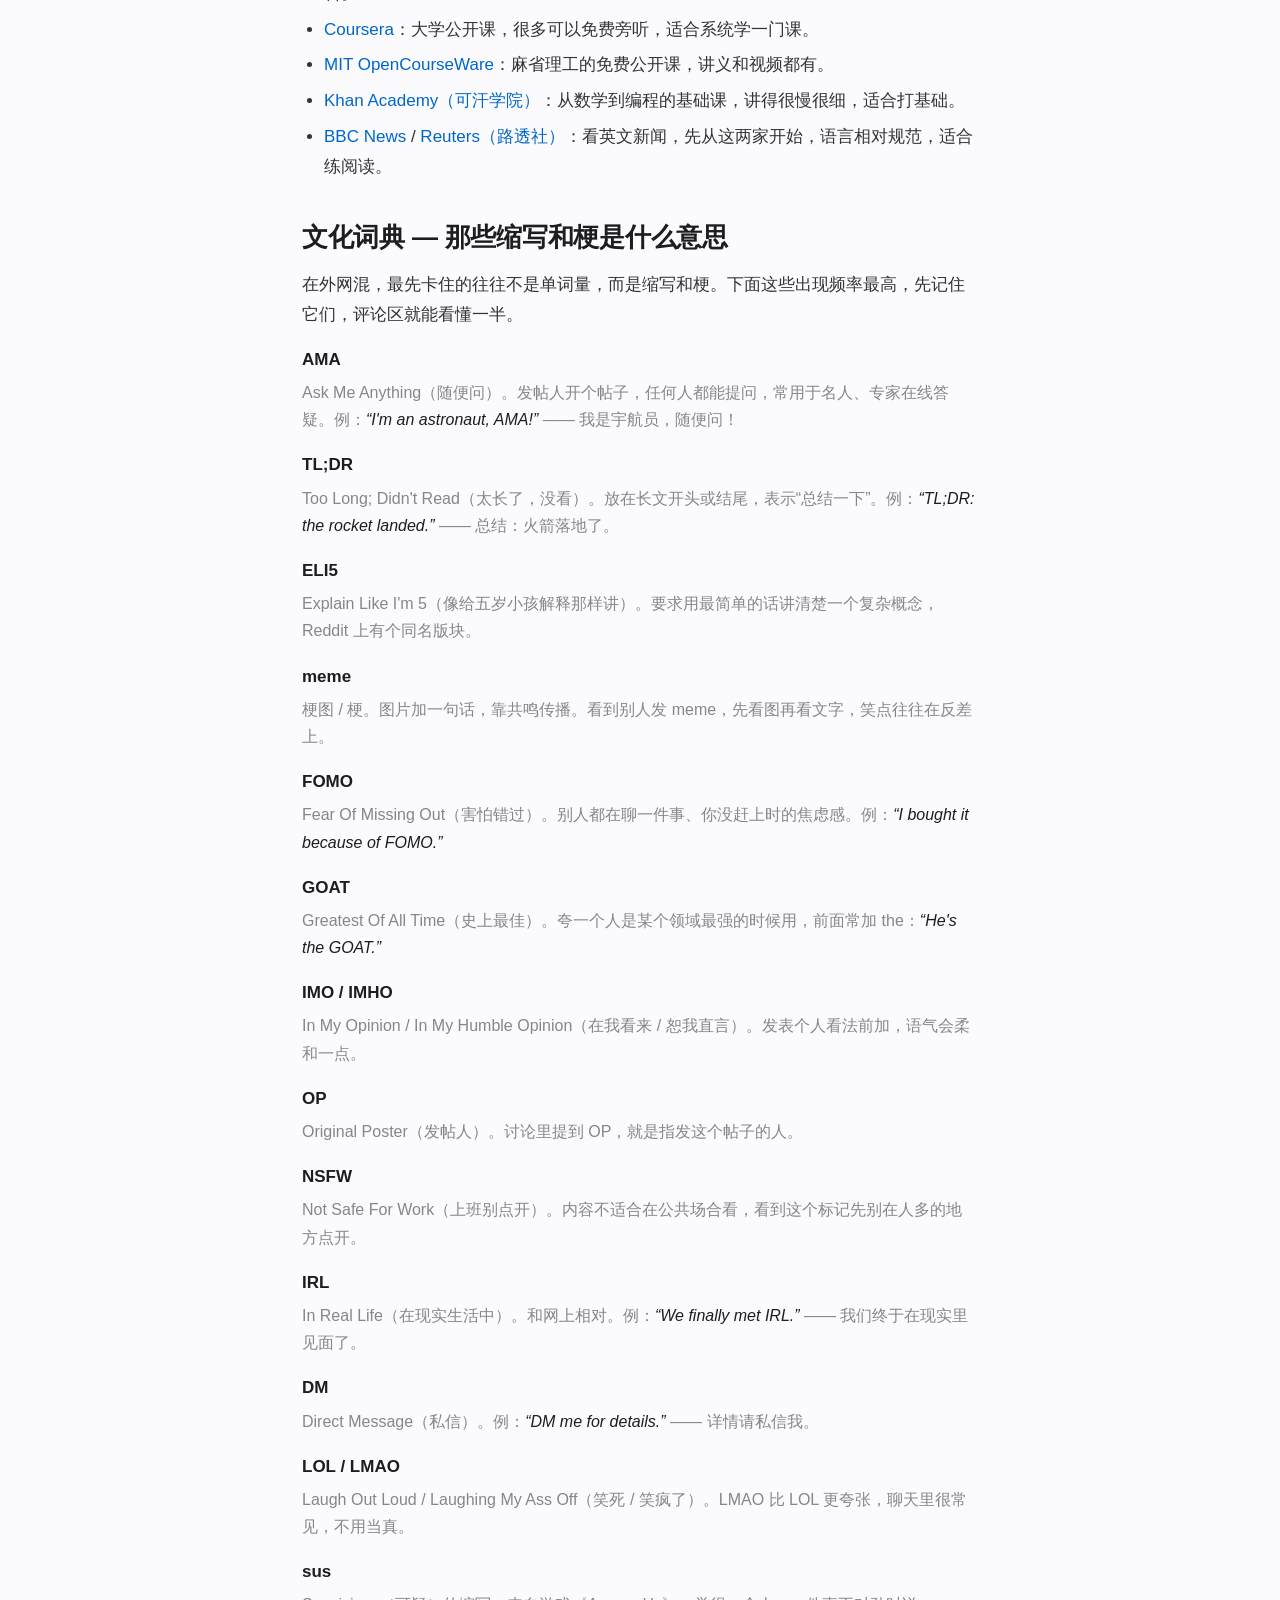
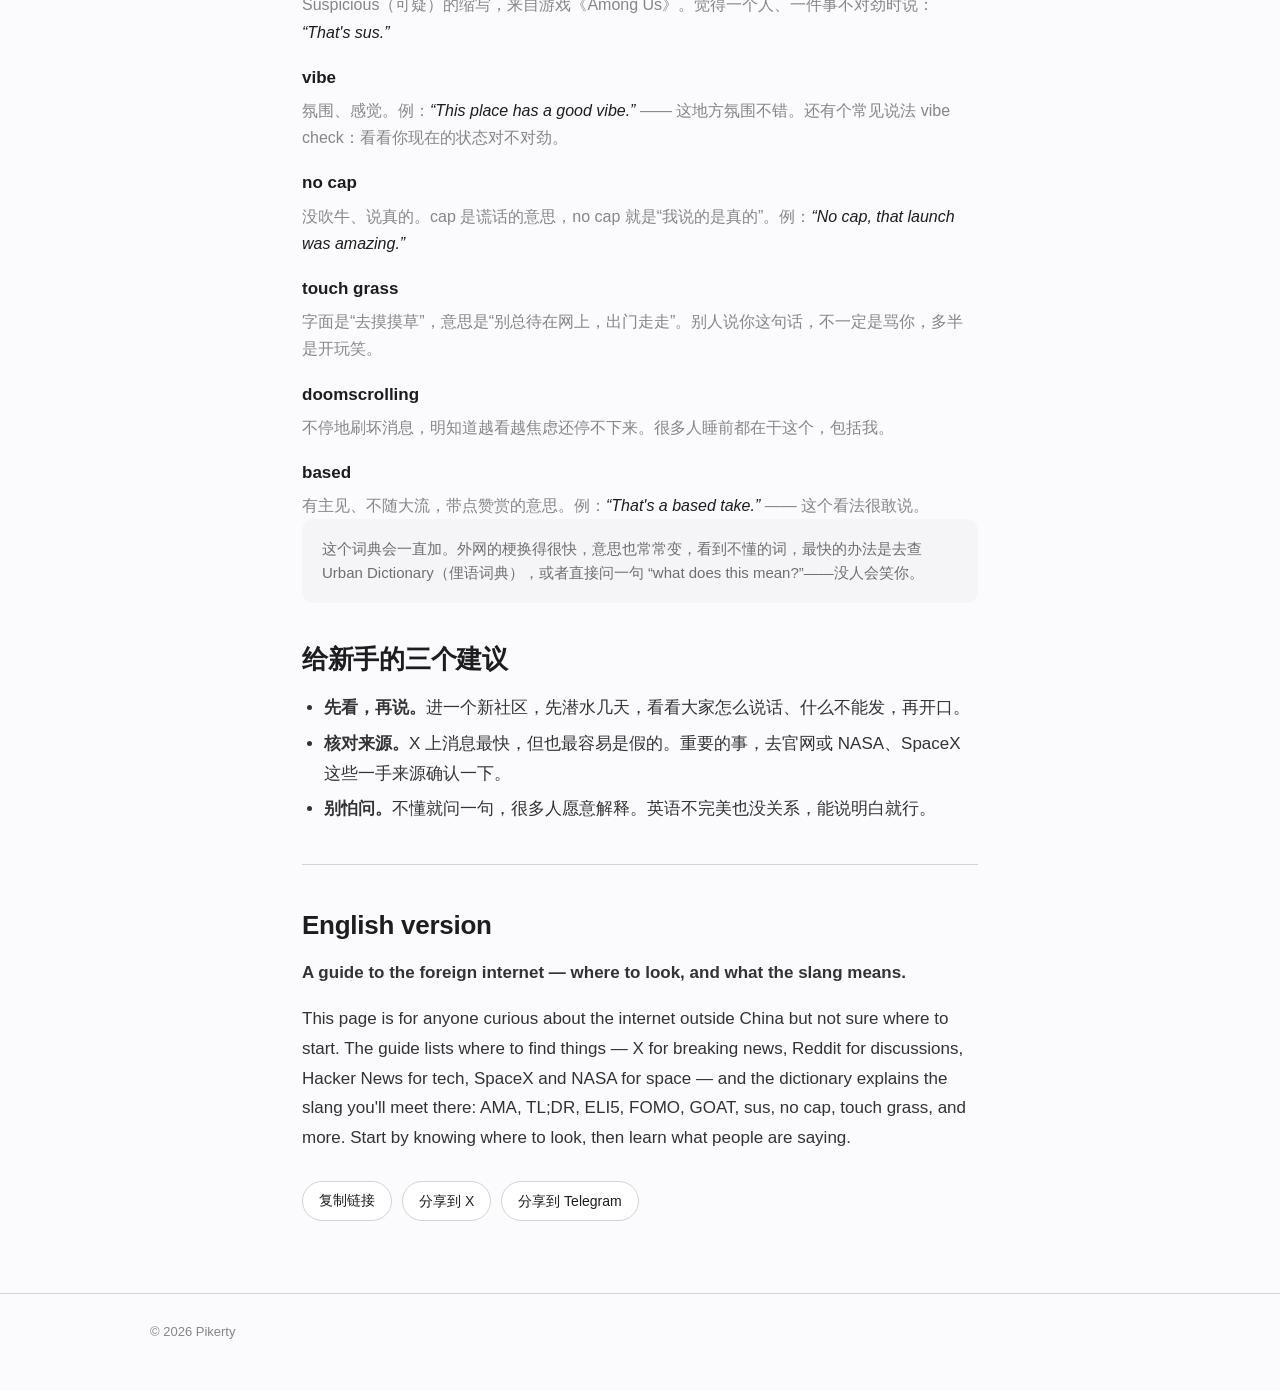
==== commit ccd97f73: "fix: add favicon, sitemap, robots and page meta for SEO" ====
--- a/guide.html
+++ b/guide.html
@@ -5,6 +5,15 @@
 <meta name="viewport" content="width=device-width, initial-scale=1.0">
 <title>外网导航与文化词典 — Pikerty</title>
 <meta name="description" content="Pikerty 的外网指南：从哪里看 SpaceX、科技前沿和外网文化，以及那些英文缩写和梗是什么意思。">
+<link rel="icon" type="image/svg+xml" href="/favicon.svg">
+<link rel="canonical" href="https://Pikerty.github.io/guide.html">
+<meta property="og:type" content="website">
+<meta property="og:site_name" content="Pikerty">
+<meta property="og:title" content="外网导航与文化词典 — Pikerty">
+<meta property="og:description" content="Pikerty 的外网指南：从哪里看 SpaceX、科技前沿和外网文化，以及那些英文缩写和梗是什么意思。">
+<meta property="og:url" content="https://Pikerty.github.io/guide.html">
+<meta property="og:image" content="https://Pikerty.github.io/assets/hero-mountain.jpg">
+<meta name="twitter:card" content="summary_large_image">
 <link rel="stylesheet" href="style.css">
 <script>
 (function(){try{var t=localStorage.getItem('pikerty-theme');if(!t){t=window.matchMedia('(prefers-color-scheme: dark)').matches?'dark':'light';}document.documentElement.setAttribute('data-theme',t);}catch(e){}})();
--- a/style.css
+++ b/style.css
@@ -351,3 +351,34 @@
 .today{color:var(--muted);font-size:15px;margin:0 0 10px}
 .research-more{display:flex;align-items:center;gap:14px;margin:22px 0 8px;flex-wrap:wrap}
 .research-more-note{color:var(--muted);font-size:14px}
+
+/* ---- Click feedback (press) + high-frame-rate smoothness ---- */
+html{scroll-behavior:smooth}
+.btn:active,.chip:active,.engine-btn:active,.lang-option:active,.icon-btn:active,.to-top:active,.search-close:active{
+  transform:scale(.94);
+}
+.card:active,a.guide-card:active,.social a:active{transform:scale(.98)}
+.card,.featured,.guide-card{
+  transform:translateZ(0);
+  backface-visibility:hidden;
+  -webkit-tap-highlight-color:transparent;
+}
+.hero,.featured-media img,.card-media img{will-change:transform}
+@keyframes rfade{from{opacity:0;transform:translateY(14px)}to{opacity:1;transform:translateY(0)}}
+.r-anim{animation:rfade .5s var(--ease-out) both}
+.filter-label{color:var(--muted);font-size:14px;flex:none;align-self:center}
+.research-regions{margin-top:10px}
+.search-count{max-width:640px;margin:8px auto 0;padding:0 20px 14px;color:var(--muted);font-size:14px}
+@media (prefers-reduced-motion: reduce){
+  html{scroll-behavior:auto}
+  .r-anim{animation:none}
+}
+
+/* ---- Research empty state ---- */
+.research-empty{color:var(--muted);font-size:15px;margin:18px 0 4px}
+.research-empty[hidden]{display:none}
+.research-reset{
+  padding:6px 14px;border:1px solid var(--pill-border);border-radius:999px;
+  background:var(--pill-bg);color:var(--text);font-size:14px;cursor:pointer;font-family:inherit;
+}
+.research-reset:active{transform:scale(.94)}
